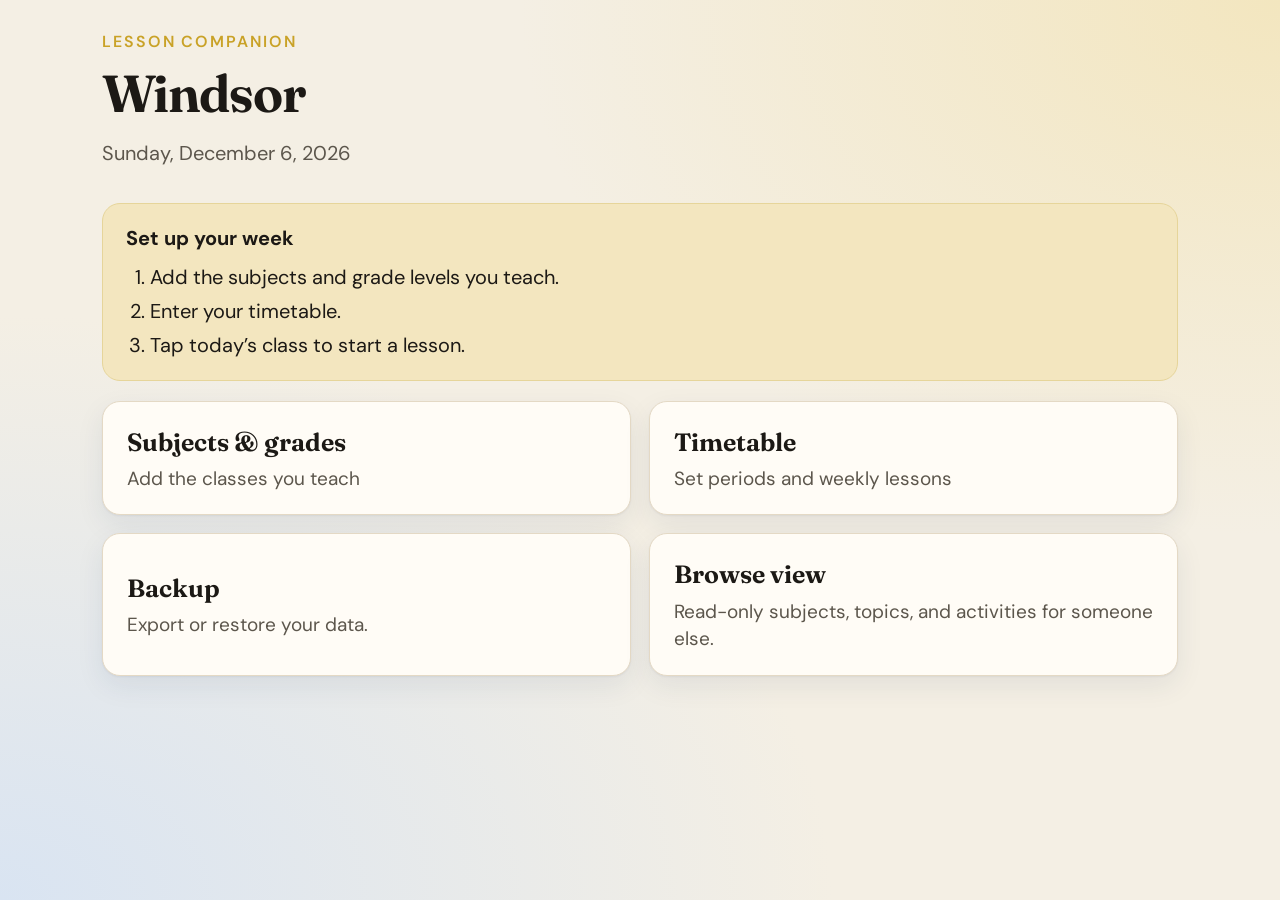
==== index.html @ ef2cdc5b "Add Windsor lesson companion with Netlify and Supabase sync. Store topics, activities, and files in " ====
<!DOCTYPE html>
<html lang="en">
  <head>
    <meta charset="UTF-8" />
    <meta name="viewport" content="width=device-width, initial-scale=1.0, viewport-fit=cover" />
    <meta name="apple-mobile-web-app-capable" content="yes" />
    <meta name="apple-mobile-web-app-title" content="Windsor" />
    <meta name="theme-color" content="#1b365d" />
    <title>Windsor — Lesson companion</title>
    <link rel="stylesheet" href="styles.css" />
    <link rel="preconnect" href="https://fonts.googleapis.com" />
    <link rel="preconnect" href="https://fonts.gstatic.com" crossorigin />
    <link
      href="https://fonts.googleapis.com/css2?family=DM+Sans:ital,opsz,wght@0,9..40,400;0,9..40,500;0,9..40,600;0,9..40,700;1,9..40,400&family=Fraunces:opsz,wght@9..144,500;9..144,650;9..144,700&display=swap"
      rel="stylesheet"
    />
  </head>
  <body>
    <div class="app" id="app">
      <section id="page-home" class="page">
        <header class="brand-header">
          <p class="brand-header__eyebrow">Lesson companion</p>
          <h1>Windsor</h1>
          <p class="brand-header__date" id="home-date"></p>
        </header>
        <div id="home-content"></div>
      </section>

      <section id="page-class" class="page hidden">
        <header class="page-header">
          <button type="button" class="btn btn--back" data-action="go-home">← Schedule</button>
          <h1 id="class-title">Class</h1>
        </header>
        <div id="class-content"></div>
      </section>

      <section id="page-classes" class="page hidden">
        <header class="page-header">
          <button type="button" class="btn btn--back" data-action="go-home">← Schedule</button>
          <h1>Classes</h1>
        </header>
        <div id="classes-content"></div>
      </section>

      <section id="page-timetable" class="page hidden">
        <header class="page-header">
          <button type="button" class="btn btn--back" data-action="go-home">← Schedule</button>
          <h1>Timetable</h1>
        </header>
        <div id="timetable-content"></div>
      </section>

      <section id="page-start" class="page hidden">
        <header class="page-header">
          <button type="button" class="btn btn--back" data-action="go-class">← Class</button>
          <h1>Start a lesson</h1>
        </header>
        <div id="start-content"></div>
      </section>

      <section id="page-lesson" class="page hidden">
        <header class="page-header">
          <button type="button" class="btn btn--back" data-action="go-class">← Class</button>
          <h1 id="lesson-title">Lesson</h1>
        </header>
        <div id="lesson-content"></div>
      </section>

      <section id="page-topics" class="page hidden">
        <header class="page-header">
          <button type="button" class="btn btn--back" data-action="go-class">← Class</button>
          <h1 id="topics-title">Units &amp; topics</h1>
        </header>
        <div id="topics-content"></div>
      </section>

      <section id="page-topic" class="page hidden">
        <header class="page-header">
          <button type="button" class="btn btn--back" id="topic-back" data-action="go-topic-back">← Topics</button>
          <h1 id="topic-title">Topic</h1>
        </header>
        <div id="topic-content"></div>
      </section>

      <section id="page-activity" class="page hidden">
        <header class="page-header page-header--crumbs">
          <nav class="crumbs" aria-label="Breadcrumb">
            <button type="button" class="crumbs__link" id="activity-back" data-action="go-activity-back">Topic</button>
            <span class="crumbs__sep" aria-hidden="true">›</span>
            <span class="crumbs__current" id="activity-crumb"></span>
          </nav>
          <h1 id="activity-title">Activity</h1>
        </header>
        <div id="activity-content"></div>
      </section>

      <section id="page-question" class="page hidden">
        <header class="page-header">
          <button type="button" class="btn btn--back" data-action="go-question-back">← Topic</button>
          <h1 id="question-title">Question</h1>
        </header>
        <div id="question-content"></div>
      </section>

      <section id="page-practice" class="page hidden">
        <header class="page-header">
          <button type="button" class="btn btn--back" data-action="go-practice-back">← Back</button>
          <h1 id="practice-title">Practice</h1>
        </header>
        <div id="practice-content"></div>
      </section>

      <section id="page-pdf" class="page hidden">
        <header class="page-header">
          <button type="button" class="btn btn--back" data-action="close-pdf">← Back</button>
          <h1 id="pdf-title">PDF</h1>
        </header>
        <iframe id="pdf-frame" class="pdf-frame" title="PDF viewer"></iframe>
      </section>

      <section id="page-students" class="page hidden">
        <header class="page-header">
          <button type="button" class="btn btn--back" data-action="go-class">← Class</button>
          <h1>Students</h1>
        </header>
        <div id="students-content"></div>
      </section>

      <section id="page-history" class="page hidden">
        <header class="page-header">
          <button type="button" class="btn btn--back" data-action="go-class">← Class</button>
          <h1>Past lessons</h1>
        </header>
        <div id="history-content"></div>
      </section>

      <section id="page-settings" class="page hidden">
        <header class="page-header">
          <button type="button" class="btn btn--back" data-action="go-home">← Schedule</button>
          <h1>Backup</h1>
        </header>
        <div id="settings-content"></div>
      </section>
    </div>

    <dialog id="confirm-dialog" class="modal">
      <form method="dialog" class="modal__form">
        <p id="confirm-message" class="modal__message"></p>
        <div class="modal__actions">
          <button type="submit" value="cancel" class="btn">Cancel</button>
          <button type="submit" value="ok" class="btn btn--danger" id="confirm-ok">Delete</button>
        </div>
      </form>
    </dialog>

    <dialog id="edit-dialog" class="modal">
      <form id="edit-form" class="modal__form">
        <h2 id="edit-title">Edit</h2>
        <div id="edit-fields" class="stack" style="margin: 0.85rem 0 1rem;"></div>
        <div class="modal__actions">
          <button type="button" class="btn" id="edit-cancel">Cancel</button>
          <button type="submit" class="btn btn--primary">Save</button>
        </div>
      </form>
    </dialog>

    <dialog id="related-dialog" class="modal modal--wide">
      <form id="related-form" class="modal__form">
        <h2>Related topics</h2>
        <p class="hint" style="margin: 0.35rem 0 0.85rem;">Choose topics from any unit.</p>
        <div id="related-fields" class="stack"></div>
        <div class="modal__actions" style="margin-top: 1rem;">
          <button type="button" class="btn" id="related-cancel">Cancel</button>
          <button type="submit" class="btn btn--primary">Save</button>
        </div>
      </form>
    </dialog>

    <script src="app.js"></script>
  </body>
</html>
---- styles.css ----
*,
*::before,
*::after {
  box-sizing: border-box;
}

:root {
  --navy: #1b365d;
  --navy-deep: #12243f;
  --gold: #c9a227;
  --gold-soft: #f3e6bf;
  --ink: #1c1915;
  --muted: #5c564c;
  --bg: #f4efe4;
  --paper: #fffcf6;
  --line: #e4d9c5;
  --ok: #2d6a4f;
  --ok-bg: #e7f3ec;
  --danger: #9b2c2c;
  --danger-bg: #fde8e8;
  --shadow: 0 1px 2px rgba(27, 54, 93, 0.06), 0 10px 28px rgba(27, 54, 93, 0.08);
  --radius: 18px;
  --font: "DM Sans", system-ui, -apple-system, sans-serif;
  --display: "Fraunces", Georgia, serif;
  --red: #b42318;
  --blue: #1d4e89;
  --green: #2d6a4f;
  --yellow: #b45309;
}

html {
  font-size: 20px;
}

body {
  margin: 0;
  min-height: 100vh;
  font-family: var(--font);
  color: var(--ink);
  background:
    radial-gradient(ellipse at top right, #f3e6bf 0%, transparent 42%),
    radial-gradient(ellipse at bottom left, #d9e4f2 0%, transparent 46%),
    var(--bg);
  line-height: 1.45;
  -webkit-text-size-adjust: 100%;
}

.app {
  max-width: 1120px;
  margin: 0 auto;
  padding: max(1.5rem, env(safe-area-inset-top)) max(1.1rem, env(safe-area-inset-right))
    max(2.5rem, env(safe-area-inset-bottom)) max(1.1rem, env(safe-area-inset-left));
}

.hidden {
  display: none !important;
}

h1,
h2,
h3 {
  font-family: var(--display);
  font-weight: 650;
  letter-spacing: -0.02em;
}

h1 {
  margin: 0;
  font-size: 2rem;
}

h2 {
  margin: 0 0 0.75rem;
  font-size: 1.2rem;
}

p {
  margin: 0;
}

.brand-header {
  margin-bottom: 1.75rem;
}

.brand-header__eyebrow {
  margin: 0;
  color: var(--gold);
  font-weight: 600;
  font-size: 0.8rem;
  letter-spacing: 0.12em;
  text-transform: uppercase;
}

.brand-header h1 {
  margin: 0.15rem 0 0.35rem;
  font-size: 2.6rem;
}

.brand-header__date {
  color: var(--muted);
}

.page-header {
  display: flex;
  flex-wrap: wrap;
  align-items: center;
  gap: 0.75rem 1rem;
  margin-bottom: 1.5rem;
}

.page-header h1 {
  flex: 1;
  min-width: 8rem;
}

.page-header--crumbs {
  flex-direction: column;
  align-items: flex-start;
  gap: 0.15rem;
}

.page-header--crumbs h1 {
  flex: none;
  width: 100%;
  min-width: 0;
  text-align: left;
}

.crumbs {
  display: flex;
  flex-wrap: wrap;
  align-items: baseline;
  gap: 0.35rem 0.5rem;
  width: 100%;
}

.crumbs__link {
  appearance: none;
  border: 0;
  background: transparent;
  padding: 0.15rem 0;
  margin: 0;
  min-height: 2.2rem;
  font: inherit;
  font-weight: 600;
  color: var(--muted);
  cursor: pointer;
}

.crumbs__link:hover {
  color: var(--navy);
  text-decoration: underline;
}

.crumbs__sep {
  color: #c4b79a;
  font-size: 1.15rem;
  line-height: 1;
}

.crumbs__current {
  color: var(--muted);
  font-weight: 600;
}

.btn {
  appearance: none;
  border: 1px solid var(--line);
  background: var(--paper);
  color: var(--ink);
  font: inherit;
  font-weight: 600;
  border-radius: 12px;
  padding: 0.55rem 0.9rem;
  min-height: 2.6rem;
  cursor: pointer;
}

.btn:hover {
  border-color: #d1c4a8;
}

.btn:disabled {
  opacity: 0.45;
  cursor: not-allowed;
}

.btn--primary {
  background: var(--navy);
  border-color: var(--navy);
  color: #fff;
}

.btn--primary:hover {
  background: var(--navy-deep);
}

.btn--gold {
  background: var(--gold);
  border-color: var(--gold);
  color: var(--navy-deep);
}

.btn--back {
  font-weight: 500;
}

.btn--small {
  min-height: 2.2rem;
  padding: 0.35rem 0.7rem;
  font-size: 0.85rem;
}

.btn--danger {
  background: var(--danger);
  border-color: var(--danger);
  color: #fff;
}

.btn--ghost {
  background: transparent;
}

.home-grid {
  display: grid;
  gap: 0.9rem;
}

.nav-card {
  display: block;
  width: 100%;
  text-align: left;
  border: 1px solid var(--line);
  background: var(--paper);
  box-shadow: var(--shadow);
  border-radius: var(--radius);
  padding: 1.1rem 1.2rem;
  cursor: pointer;
  font: inherit;
  color: inherit;
  text-decoration: none;
}

.nav-card:hover {
  border-color: #d4c6a6;
}

.nav-card--primary {
  background: var(--navy);
  border-color: var(--navy);
  color: #fff;
}

.nav-card--primary .nav-card__desc {
  color: #d5deea;
}

.nav-card__label {
  display: block;
  font-family: var(--display);
  font-size: 1.25rem;
  font-weight: 650;
}

.nav-card__desc {
  display: block;
  margin-top: 0.25rem;
  color: var(--muted);
  font-size: 0.95rem;
}

.setup-card {
  background: var(--gold-soft);
  border: 1px solid #e6d59a;
  border-radius: var(--radius);
  padding: 1rem 1.15rem;
  margin-bottom: 1rem;
}

.setup-card ol {
  margin: 0.5rem 0 0;
  padding-left: 1.2rem;
}

.setup-card li + li {
  margin-top: 0.25rem;
}

.card {
  background: var(--paper);
  border: 1px solid var(--line);
  border-radius: var(--radius);
  box-shadow: var(--shadow);
  padding: 1.1rem 1.15rem;
  margin-bottom: 1rem;
}

.stack {
  display: grid;
  gap: 0.65rem;
}

.row {
  display: flex;
  flex-wrap: wrap;
  gap: 0.5rem;
  align-items: center;
}

.field {
  display: grid;
  gap: 0.3rem;
  flex: 1;
  min-width: 12rem;
}

.field label,
.field-label {
  font-size: 0.82rem;
  font-weight: 600;
  color: var(--muted);
}

input[type="text"],
input[type="url"],
input[type="time"],
select,
textarea {
  width: 100%;
  font: inherit;
  color: var(--ink);
  background: #fff;
  border: 1px solid var(--line);
  border-radius: 12px;
  padding: 0.65rem 0.8rem;
}

textarea {
  min-height: 6rem;
  resize: vertical;
}

.list {
  display: grid;
  gap: 0.5rem;
}

.list--activities {
  gap: 0.7rem;
}

.list-item {
  display: flex;
  gap: 0.6rem;
  align-items: flex-start;
  justify-content: space-between;
  background: #fff;
  border: 1px solid var(--line);
  border-radius: 14px;
  padding: 0.8rem 0.9rem;
}

.list-item__main {
  flex: 1;
  min-width: 0;
  text-align: left;
}

.list-item__title {
  font-weight: 650;
}

.list-item__title--large {
  display: block;
  flex: 1;
  min-width: 0;
  font-family: var(--display);
  font-size: 1.35rem;
  font-weight: 650;
  letter-spacing: -0.02em;
  line-height: 1.2;
}

.list-item--activity {
  align-items: center;
}

.activity-card {
  display: flex;
  align-items: stretch;
  gap: 0.25rem;
}

.activity-card__main {
  flex: 1;
  display: flex;
  align-items: center;
  gap: 0.95rem;
  min-width: 0;
  text-align: left;
  border: 1px solid var(--line);
  background: #fff;
  box-shadow: var(--shadow);
  border-radius: var(--radius);
  padding: 0.95rem 1.05rem;
  cursor: pointer;
  font: inherit;
  color: inherit;
  min-height: 0;
}

.activity-card__main:hover {
  border-color: #d4c6a6;
}

.activity-card__main:hover .activity-card__view {
  color: var(--navy-deep);
}

.activity-card__copy {
  flex: 1;
  min-width: 0;
  display: grid;
  gap: 0.2rem;
}

.activity-card__view {
  display: inline-flex;
  align-items: center;
  gap: 0.1rem;
  flex-shrink: 0;
  color: var(--navy);
  font-weight: 700;
  font-size: 0.95rem;
  letter-spacing: 0.01em;
  padding-left: 0.35rem;
}

.activity-card__chevron {
  font-family: var(--display);
  font-size: 1.55rem;
  font-weight: 500;
  line-height: 1;
  color: var(--gold);
  transform: translateY(-0.05em);
}

.activity-card__delete {
  appearance: none;
  border: 0;
  background: transparent;
  color: var(--muted);
  font: inherit;
  font-size: 0.82rem;
  font-weight: 600;
  padding: 0.45rem 0.55rem;
  align-self: center;
  cursor: pointer;
  min-height: 2.4rem;
}

.activity-card__delete:hover {
  color: var(--danger);
}

.list-item__main--activity {
  display: flex;
  gap: 0.85rem;
  align-items: center;
}

.list-item__copy {
  display: grid;
  gap: 0.15rem;
  min-width: 0;
}

.tag-row {
  display: flex;
  flex-wrap: wrap;
  gap: 0.35rem;
}

.tag-picker {
  border: 0;
  margin: 0;
  padding: 0;
  min-width: 0;
}

.tag-picker legend {
  padding: 0;
  margin-bottom: 0.4rem;
}

.tag {
  display: inline-flex;
  align-items: center;
  gap: 0.32rem;
  border: 1px solid #ead9a8;
  background: var(--gold-soft);
  color: var(--navy-deep);
  font-size: 0.78rem;
  font-weight: 700;
  border-radius: 999px;
  padding: 0.18rem 0.6rem 0.18rem 0.45rem;
  line-height: 1.2;
}

.tag-icon {
  display: inline-flex;
  flex-shrink: 0;
  width: 1em;
  height: 1em;
}

.tag-icon__svg {
  width: 100%;
  height: 100%;
  display: block;
}

.tag-icons {
  display: inline-flex;
  align-items: center;
  gap: 0.28rem;
  flex-shrink: 0;
  color: var(--navy);
  padding-top: 0.2rem;
}

.tag-icons .tag-icon {
  width: 1.35rem;
  height: 1.35rem;
}

.list-item__heading,
.activity__heading {
  display: flex;
  align-items: flex-start;
  justify-content: space-between;
  gap: 0.55rem;
}

.tag-check {
  position: relative;
  display: inline-flex;
  cursor: pointer;
}

.tag-check input {
  position: absolute;
  inset: 0;
  margin: 0;
  opacity: 0;
  cursor: pointer;
}

.tag-check .tag {
  min-height: 2.4rem;
  padding: 0.35rem 0.8rem;
  background: #fff;
  border-color: var(--line);
  color: var(--muted);
}

.tag-check input:checked + .tag {
  background: var(--gold-soft);
  border-color: var(--gold);
  color: var(--navy-deep);
}

.tag-check input:focus-visible + .tag {
  outline: 2px solid var(--navy);
  outline-offset: 2px;
}

.activity-thumb {
  width: 5rem;
  height: 5rem;
  object-fit: cover;
  border-radius: 14px;
  background: var(--line);
  flex-shrink: 0;
}

.list-item__meta {
  color: var(--muted);
  font-size: 0.88rem;
  margin-top: 0.15rem;
}

.activity-card__copy .list-item__meta {
  display: -webkit-box;
  -webkit-line-clamp: 2;
  -webkit-box-orient: vertical;
  overflow: hidden;
}

.list-item__actions {
  display: flex;
  flex-wrap: wrap;
  gap: 0.35rem;
  justify-content: flex-end;
}

.topic-pick {
  display: grid;
  gap: 0.6rem;
}

.topic-pick__btn {
  text-align: left;
  width: 100%;
}

.topic-pick__btn.is-selected {
  border-color: var(--navy);
  box-shadow: inset 0 0 0 2px var(--navy);
}

.grouping-choices {
  display: grid;
  gap: 0.7rem;
}

@media (min-width: 700px) {
  .grouping-choices,
  .home-grid {
    grid-template-columns: 1fr 1fr;
  }

  .home-grid .nav-card--wide {
    grid-column: 1 / -1;
  }
}

.lesson-layout {
  display: grid;
  gap: 1.1rem;
}

@media (min-width: 900px) {
  .lesson-layout {
    grid-template-columns: 1.05fr 0.95fr;
    align-items: start;
  }
}

.activity {
  display: flex;
  gap: 0.75rem;
  align-items: flex-start;
  width: 100%;
  text-align: left;
  background: #fff;
  border: 1px solid var(--line);
  border-radius: 14px;
  padding: 0.55rem 0.55rem 0.55rem 0.7rem;
}

.activity.is-done {
  background: var(--ok-bg);
  border-color: #c8e2d3;
}

.activity__check {
  flex: 0 0 1.35rem;
  width: 1.35rem;
  height: 1.35rem;
  margin-top: 0.35rem;
  border: 2px solid var(--navy);
  border-radius: 6px;
  display: grid;
  place-items: center;
  color: transparent;
  background: #fff;
  padding: 0;
  min-height: 1.35rem;
}

.activity.is-done .activity__check {
  background: var(--ok);
  border-color: var(--ok);
  color: #fff;
}

.activity__body {
  flex: 1;
  min-width: 0;
  text-align: left;
  border: 0;
  background: transparent;
  font: inherit;
  color: inherit;
  padding: 0.3rem 0.4rem 0.3rem 0;
  min-height: 0;
  cursor: pointer;
}

.activity__heading .activity__title {
  flex: 1;
  min-width: 0;
}

.activity__title {
  font-weight: 650;
}

.activity__notes,
.activity__used {
  display: block;
  color: var(--muted);
  font-size: 0.88rem;
  margin-top: 0.2rem;
}

.progress {
  color: var(--muted);
  margin-bottom: 0.8rem;
}

.groups {
  display: grid;
  gap: 0.7rem;
}

@media (min-width: 640px) {
  .groups {
    grid-template-columns: 1fr 1fr;
  }
}

.group {
  border: 1px solid var(--line);
  border-radius: 16px;
  background: #fff;
  overflow: hidden;
}

.group__head {
  padding: 0.55rem 0.8rem;
  font-weight: 700;
  color: #fff;
}

.group--red .group__head {
  background: var(--red);
}

.group--blue .group__head {
  background: var(--blue);
}

.group--green .group__head {
  background: var(--green);
}

.group--yellow .group__head {
  background: var(--yellow);
}

.group__list {
  margin: 0;
  padding: 0.65rem 0.85rem 0.8rem;
  list-style: none;
}

.group__list li + li {
  margin-top: 0.3rem;
}

.empty {
  color: var(--muted);
  padding: 0.4rem 0;
}

.hint {
  color: var(--muted);
  font-size: 0.9rem;
}

.modal {
  border: 0;
  border-radius: 18px;
  padding: 0;
  box-shadow: var(--shadow);
  width: min(26rem, 92vw);
}

.modal::backdrop {
  background: rgba(18, 36, 63, 0.45);
}

.modal__form {
  padding: 1.2rem;
}

.modal__message {
  margin-bottom: 1rem;
  font-size: 1.05rem;
}

.modal__actions {
  display: flex;
  justify-content: flex-end;
  gap: 0.5rem;
}

.history-item {
  width: 100%;
}

.badge {
  display: inline-block;
  background: var(--gold-soft);
  color: var(--navy-deep);
  font-size: 0.78rem;
  font-weight: 700;
  letter-spacing: 0.04em;
  text-transform: uppercase;
  border-radius: 999px;
  padding: 0.2rem 0.65rem;
  margin-bottom: 0.45rem;
}

.overview {
  white-space: pre-wrap;
  margin: 0.35rem 0 0.85rem;
}

.category-block + .category-block {
  margin-top: 1.25rem;
}

.category-block h2 {
  display: flex;
  flex-wrap: wrap;
  align-items: center;
  gap: 0.4rem;
}

.chip-row {
  display: flex;
  flex-wrap: wrap;
  gap: 0.45rem;
}

.chip {
  appearance: none;
  border: 1px solid var(--line);
  background: #fff;
  color: inherit;
  font: inherit;
  font-weight: 600;
  border-radius: 999px;
  padding: 0.45rem 0.8rem;
  cursor: pointer;
}

.chip__meta {
  color: var(--muted);
  font-weight: 500;
}

.video-row {
  display: flex;
  gap: 0.75rem;
  align-items: center;
  text-decoration: none;
  color: inherit;
}

.video-row img {
  width: 7.5rem;
  height: 4.2rem;
  object-fit: cover;
  border-radius: 10px;
  background: var(--line);
  flex-shrink: 0;
}

.pdf-frame {
  width: 100%;
  min-height: 75vh;
  border: 1px solid var(--line);
  border-radius: var(--radius);
  background: #fff;
}

.check-row {
  display: flex;
  gap: 0.65rem;
  align-items: flex-start;
  background: #fff;
  border: 1px solid var(--line);
  border-radius: 14px;
  padding: 0.7rem 0.85rem;
}

.check-row input {
  margin-top: 0.3rem;
}

.modal--wide {
  width: min(34rem, 94vw);
}

.file-name {
  font-weight: 650;
}

.schedule {
  display: grid;
  gap: 0.7rem;
}

.schedule-slot {
  display: grid;
  grid-template-columns: 7.2rem 1fr;
  gap: 0.85rem;
  align-items: center;
  text-align: left;
}

.schedule-slot__when {
  color: var(--muted);
  font-size: 0.88rem;
  font-weight: 650;
}

.schedule-slot.is-now {
  background: var(--navy);
  border-color: var(--navy);
  color: #fff;
}

.schedule-slot.is-now .schedule-slot__when,
.schedule-slot.is-now .nav-card__desc {
  color: #d5deea;
}

.schedule-slot.is-free {
  cursor: default;
  opacity: 0.72;
  box-shadow: none;
}

.day-tabs {
  display: flex;
  flex-wrap: wrap;
  gap: 0.4rem;
  margin-bottom: 0.9rem;
}

.day-tab.is-selected {
  background: var(--navy);
  border-color: var(--navy);
  color: #fff;
}

.timetable-row {
  display: grid;
  grid-template-columns: minmax(7rem, 11rem) 1fr;
  gap: 0.65rem;
  align-items: center;
  margin-bottom: 0.55rem;
}

.timetable-row__period {
  font-weight: 650;
}

.timetable-row__meta {
  display: block;
  color: var(--muted);
  font-size: 0.82rem;
  font-weight: 500;
}

.image-grid {
  display: grid;
  grid-template-columns: repeat(auto-fill, minmax(8.5rem, 1fr));
  gap: 0.6rem;
}

.image-grid figure {
  margin: 0;
  background: #fff;
  border: 1px solid var(--line);
  border-radius: 12px;
  overflow: hidden;
}

.image-grid img {
  display: block;
  width: 100%;
  height: 7rem;
  object-fit: cover;
  background: var(--line);
}

.image-grid figcaption {
  padding: 0.4rem;
}

.prose {
  white-space: pre-wrap;
}

.prose a,
.overview a,
.materials-list a,
.file-name a {
  color: var(--navy);
  font-weight: 600;
  text-decoration: underline;
  text-underline-offset: 0.15em;
}

.prose--justify {
  text-align: justify;
  hyphens: auto;
}

.activity-view {
  gap: 1.35rem;
}

.activity-view .card {
  margin-bottom: 0;
}

.materials-list {
  margin: 0.2rem 0 0;
  padding-left: 1.2rem;
}

.materials-list li + li {
  margin-top: 0.25rem;
}

.video-embed {
  position: relative;
  padding-bottom: 56.25%;
  height: 0;
  overflow: hidden;
  border-radius: 14px;
  background: #111;
}

.video-embed iframe {
  position: absolute;
  inset: 0;
  width: 100%;
  height: 100%;
  border: 0;
}

.video-embed + .file-name {
  margin-top: 0.55rem;
}

.image-grid--view {
  grid-template-columns: repeat(auto-fill, minmax(10rem, 1fr));
}

body[data-mode="browse"] .brand-header__eyebrow {
  letter-spacing: 0.16em;
}

.option-edit-list {
  display: grid;
  gap: 0.5rem;
}

.option-edit {
  display: flex;
  gap: 0.55rem;
  align-items: center;
}

.option-edit input[type="text"] {
  flex: 1;
  min-width: 0;
}

.option-edit__tick {
  display: flex;
  align-items: center;
  padding: 0.2rem;
}

.option-edit__tick input {
  width: 1.15rem;
  height: 1.15rem;
}

.option-letter {
  display: inline-flex;
  align-items: center;
  justify-content: center;
  width: 2rem;
  height: 2rem;
  flex-shrink: 0;
  border-radius: 999px;
  background: var(--navy);
  color: #fff;
  font-weight: 700;
  font-size: 0.92rem;
}

.practice-card {
  padding: 1.25rem 1.2rem 1.4rem;
}

.practice-stem {
  font-size: 1.28rem;
  font-weight: 650;
  white-space: pre-wrap;
  line-height: 1.4;
}

.practice-options {
  display: grid;
  gap: 0.65rem;
}

.practice-option {
  display: flex;
  gap: 0.75rem;
  align-items: flex-start;
  width: 100%;
  text-align: left;
  border: 1px solid var(--line);
  background: #fff;
  border-radius: 16px;
  padding: 0.85rem 1rem;
  font: inherit;
  color: inherit;
  cursor: pointer;
  min-height: 3.4rem;
}

.practice-option.is-selected {
  border-color: var(--navy);
  box-shadow: 0 0 0 3px rgba(27, 54, 93, 0.15);
}

.practice-option.is-correct {
  border-color: var(--ok);
  background: var(--ok-bg);
}

.practice-option.is-wrong {
  border-color: var(--danger);
  background: var(--danger-bg);
}

.practice-option__text {
  padding-top: 0.15rem;
}

.practice-answer {
  font-weight: 650;
  color: var(--ok);
}

.practice-nav {
  justify-content: space-between;
}
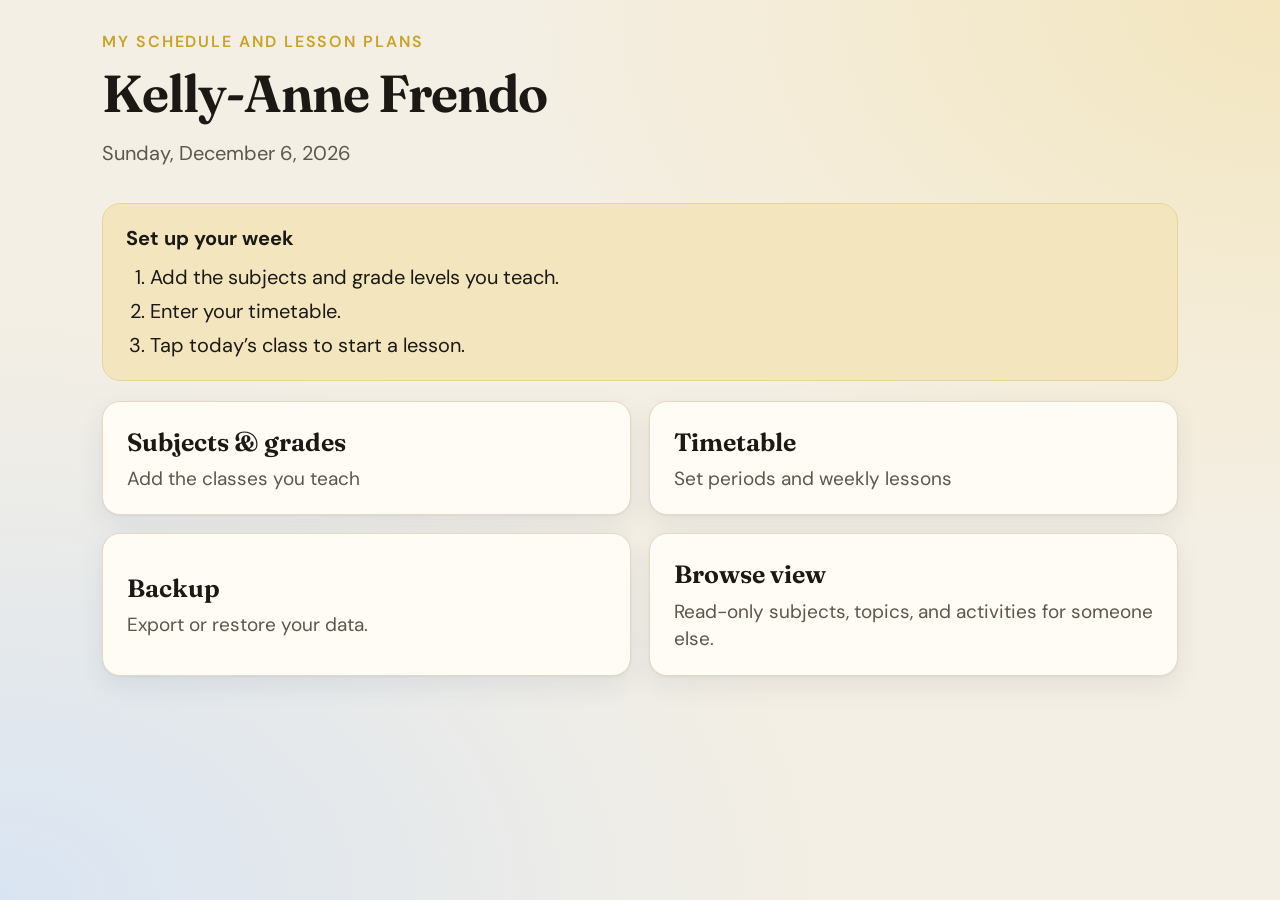
==== commit bf676836: "Let topics be reordered in a unit, and put Kelly-Anne Frendo on the home page. Co-authored-by: Curso" ====
--- a/index.html
+++ b/index.html
@@ -19,8 +19,8 @@
     <div class="app" id="app">
       <section id="page-home" class="page">
         <header class="brand-header">
-          <p class="brand-header__eyebrow">Lesson companion</p>
-          <h1>Windsor</h1>
+          <p class="brand-header__eyebrow">My schedule and lesson plans</p>
+          <h1>Kelly-Anne Frendo</h1>
           <p class="brand-header__date" id="home-date"></p>
         </header>
         <div id="home-content"></div>
@@ -75,8 +75,12 @@
       </section>
 
       <section id="page-topic" class="page hidden">
-        <header class="page-header">
-          <button type="button" class="btn btn--back" id="topic-back" data-action="go-topic-back">← Topics</button>
+        <header class="page-header page-header--crumbs">
+          <nav class="crumbs" aria-label="Breadcrumb">
+            <button type="button" class="crumbs__link" id="topic-back" data-action="go-topic-back">Topics</button>
+            <span class="crumbs__sep" aria-hidden="true">›</span>
+            <span class="crumbs__current" id="topic-crumb"></span>
+          </nav>
           <h1 id="topic-title">Topic</h1>
         </header>
         <div id="topic-content"></div>
@@ -166,7 +170,7 @@
 
     <dialog id="related-dialog" class="modal modal--wide">
       <form id="related-form" class="modal__form">
-        <h2>Related topics</h2>
+        <h2>Related Topics</h2>
         <p class="hint" style="margin: 0.35rem 0 0.85rem;">Choose topics from any unit.</p>
         <div id="related-fields" class="stack"></div>
         <div class="modal__actions" style="margin-top: 1rem;">
--- a/styles.css
+++ b/styles.css
@@ -93,7 +93,7 @@
 
 .brand-header h1 {
   margin: 0.15rem 0 0.35rem;
-  font-size: 2.6rem;
+  font-size: clamp(1.85rem, 5.5vw, 2.6rem);
 }
 
 .brand-header__date {
@@ -370,6 +370,13 @@
   font-weight: 650;
 }
 
+.sample-question__stem {
+  font-size: 1.02rem;
+  font-weight: 550;
+  line-height: 1.4;
+  white-space: pre-wrap;
+}
+
 .list-item__title--large {
   display: block;
   flex: 1;
@@ -427,40 +434,99 @@
 .activity-card__view {
   display: inline-flex;
   align-items: center;
-  gap: 0.1rem;
+  justify-content: center;
   flex-shrink: 0;
   color: var(--navy);
-  font-weight: 700;
-  font-size: 0.95rem;
-  letter-spacing: 0.01em;
   padding-left: 0.35rem;
 }
 
-.activity-card__chevron {
-  font-family: var(--display);
-  font-size: 1.55rem;
-  font-weight: 500;
-  line-height: 1;
-  color: var(--gold);
-  transform: translateY(-0.05em);
+.activity-card__view .icon-svg {
+  width: 1.35rem;
+  height: 1.35rem;
+  display: block;
 }
 
 .activity-card__delete {
   appearance: none;
+  display: inline-flex;
+  align-items: center;
+  justify-content: center;
   border: 0;
   background: transparent;
   color: var(--muted);
-  font: inherit;
-  font-size: 0.82rem;
-  font-weight: 600;
-  padding: 0.45rem 0.55rem;
+  width: 2.5rem;
+  min-width: 2.5rem;
+  min-height: 2.5rem;
+  padding: 0.35rem;
+  border-radius: 12px;
   align-self: center;
   cursor: pointer;
-  min-height: 2.4rem;
+}
+
+.activity-card__delete .icon-svg,
+.icon-btn .icon-svg {
+  width: 1.25rem;
+  height: 1.25rem;
+  display: block;
 }
 
 .activity-card__delete:hover {
   color: var(--danger);
+  background: var(--danger-bg);
+}
+
+.icon-btn {
+  appearance: none;
+  display: inline-flex;
+  align-items: center;
+  justify-content: center;
+  border: 1px solid var(--line);
+  background: #fff;
+  color: var(--navy);
+  width: 2.5rem;
+  min-width: 2.5rem;
+  min-height: 2.5rem;
+  padding: 0.35rem;
+  border-radius: 12px;
+  cursor: pointer;
+}
+
+.icon-btn:hover:not(:disabled) {
+  border-color: #d4c6a6;
+  background: var(--gold-soft);
+}
+
+.icon-btn:disabled {
+  opacity: 0.35;
+  cursor: default;
+  background: #fff;
+  border-color: var(--line);
+}
+
+.icon-btn--danger {
+  color: var(--muted);
+}
+
+.icon-btn--danger:hover {
+  color: var(--danger);
+  background: var(--danger-bg);
+  border-color: transparent;
+}
+
+.icon-btn--primary {
+  background: var(--navy);
+  border-color: var(--navy);
+  color: #fff;
+}
+
+.icon-btn--primary:hover {
+  background: var(--navy-deep);
+  border-color: var(--navy-deep);
+  color: #fff;
+}
+
+label.icon-btn {
+  margin: 0;
 }
 
 .list-item__main--activity {
@@ -624,14 +690,25 @@
   gap: 0.7rem;
 }
 
+.grouping-choices__sizes {
+  display: grid;
+  gap: 0.7rem;
+}
+
 @media (min-width: 700px) {
   .grouping-choices,
   .home-grid {
     grid-template-columns: 1fr 1fr;
   }
 
-  .home-grid .nav-card--wide {
+  .home-grid .nav-card--wide,
+  .grouping-choices .nav-card--wide,
+  .grouping-choices__sizes {
     grid-column: 1 / -1;
+  }
+
+  .grouping-choices__sizes {
+    grid-template-columns: 1fr 1fr 1fr;
   }
 }
 
@@ -838,6 +915,100 @@
   flex-wrap: wrap;
   align-items: center;
   gap: 0.4rem;
+}
+
+.category-block__fold {
+  min-width: 0;
+}
+
+.category-block__summary {
+  display: flex;
+  align-items: center;
+  gap: 0.65rem;
+  min-height: 2.6rem;
+  cursor: pointer;
+  list-style: none;
+  font-family: var(--display);
+  font-size: 1.2rem;
+  font-weight: 650;
+  letter-spacing: -0.02em;
+  user-select: none;
+}
+
+.category-block__summary::-webkit-details-marker {
+  display: none;
+}
+
+.category-block__summary::marker {
+  content: "";
+}
+
+.category-block__chevron {
+  width: 0.5rem;
+  height: 0.5rem;
+  flex-shrink: 0;
+  border-right: 2px solid var(--navy);
+  border-bottom: 2px solid var(--navy);
+  transform: rotate(-45deg);
+  transition: transform 0.15s ease;
+}
+
+.category-block__fold[open] > .category-block__summary .category-block__chevron {
+  transform: rotate(45deg);
+}
+
+.category-block__label {
+  display: flex;
+  flex-wrap: wrap;
+  align-items: baseline;
+  gap: 0.35rem 0.7rem;
+  min-width: 0;
+}
+
+.category-block__name {
+  min-width: 0;
+}
+
+.category-block__meta {
+  font-family: var(--font);
+  font-size: 0.85rem;
+  font-weight: 500;
+  letter-spacing: 0;
+  color: var(--muted);
+}
+
+.category-block__actions {
+  display: flex;
+  flex-wrap: wrap;
+  gap: 0.35rem;
+  margin: 0.15rem 0 0.7rem 1.15rem;
+}
+
+.category-block__fold .list,
+.category-block__fold .empty,
+.category-block__fold .topic-pick {
+  margin-left: 1.15rem;
+}
+
+.section-fold > .category-block__summary {
+  min-height: 2.2rem;
+  margin: -0.15rem 0 0;
+}
+
+.section-fold__actions {
+  display: flex;
+  flex-wrap: wrap;
+  gap: 0.35rem;
+  margin: 0.2rem 0 0.75rem;
+}
+
+.section-fold__actions--end {
+  margin: 0.85rem 0 0;
+}
+
+.section-fold .list,
+.section-fold .empty {
+  margin-left: 0;
 }
 
 .chip-row {
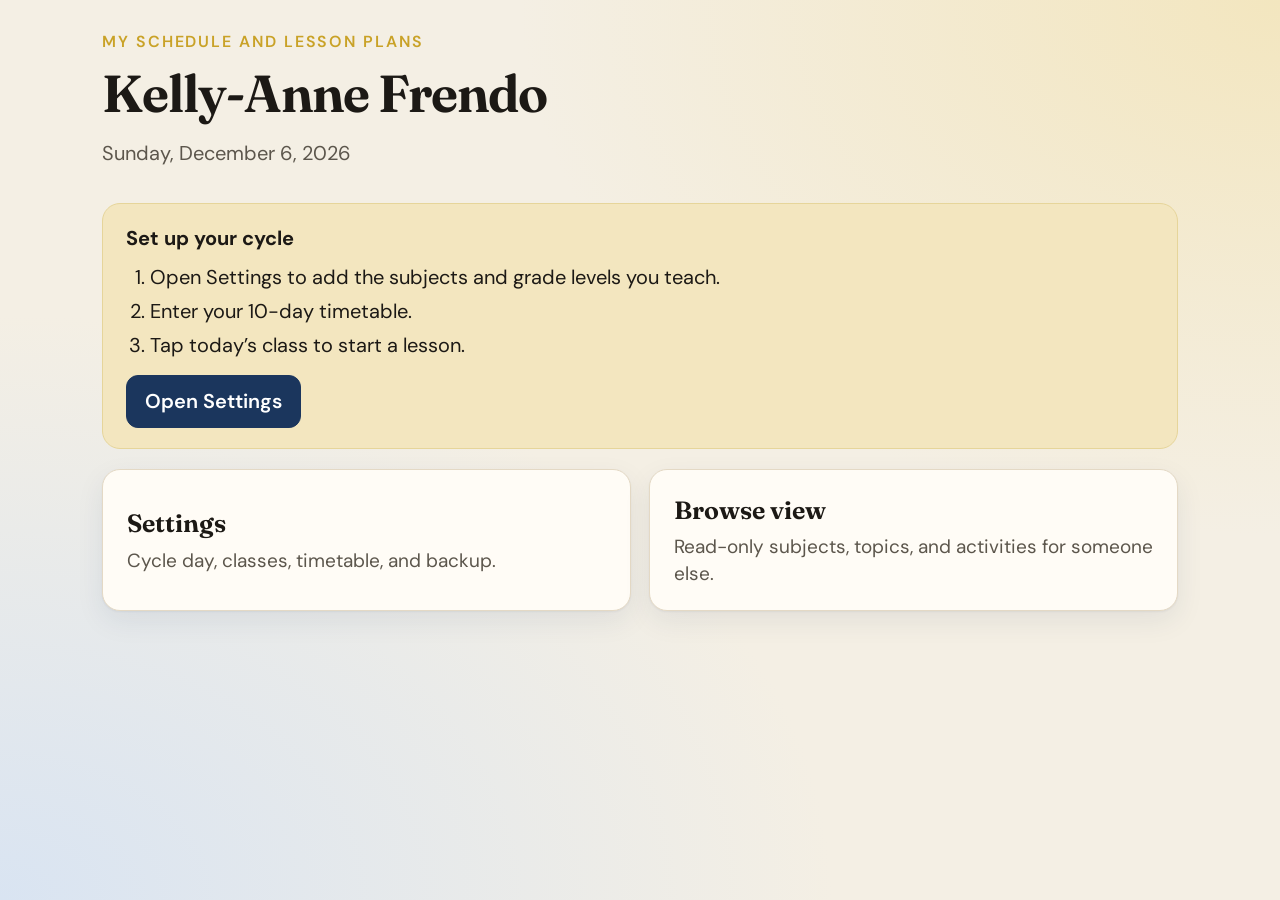
==== commit cea9ee6c: "Move setup tools to Settings and simplify today’s schedule. Home now shows only booked periods, with" ====
--- a/index.html
+++ b/index.html
@@ -36,7 +36,7 @@
 
       <section id="page-classes" class="page hidden">
         <header class="page-header">
-          <button type="button" class="btn btn--back" data-action="go-home">← Schedule</button>
+          <button type="button" class="btn btn--back" data-action="go-settings">← Settings</button>
           <h1>Classes</h1>
         </header>
         <div id="classes-content"></div>
@@ -44,7 +44,7 @@
 
       <section id="page-timetable" class="page hidden">
         <header class="page-header">
-          <button type="button" class="btn btn--back" data-action="go-home">← Schedule</button>
+          <button type="button" class="btn btn--back" data-action="go-settings">← Settings</button>
           <h1>Timetable</h1>
         </header>
         <div id="timetable-content"></div>
@@ -141,7 +141,7 @@
       <section id="page-settings" class="page hidden">
         <header class="page-header">
           <button type="button" class="btn btn--back" data-action="go-home">← Schedule</button>
-          <h1>Backup</h1>
+          <h1>Settings</h1>
         </header>
         <div id="settings-content"></div>
       </section>
--- a/styles.css
+++ b/styles.css
@@ -224,6 +224,7 @@
 .home-grid {
   display: grid;
   gap: 0.9rem;
+  margin-bottom: 1rem;
 }
 
 .nav-card {
@@ -1081,6 +1082,18 @@
   font-weight: 650;
 }
 
+.schedule-heading {
+  margin-bottom: 0.2rem;
+}
+
+.schedule-day {
+  margin: 0 0 0.85rem;
+  color: var(--navy);
+  font-family: var(--display);
+  font-size: 1.05rem;
+  font-weight: 650;
+}
+
 .schedule {
   display: grid;
   gap: 0.7rem;
@@ -1117,17 +1130,60 @@
   box-shadow: none;
 }
 
+.cycle-today {
+  margin-bottom: 0.85rem;
+}
+
+.cycle-today select {
+  max-width: 16rem;
+}
+
+.cycle-week {
+  margin-bottom: 0.7rem;
+}
+
+.cycle-week:last-of-type {
+  margin-bottom: 0.9rem;
+}
+
+.cycle-week__label {
+  margin: 0 0 0.35rem;
+  font-size: 0.78rem;
+  font-weight: 700;
+  letter-spacing: 0.06em;
+  text-transform: uppercase;
+}
+
+.cycle-week--blue .cycle-week__label {
+  color: var(--blue);
+}
+
+.cycle-week--gold .cycle-week__label {
+  color: #9a7b12;
+}
+
 .day-tabs {
   display: flex;
   flex-wrap: wrap;
   gap: 0.4rem;
-  margin-bottom: 0.9rem;
+}
+
+.day-tab {
+  min-width: 2.4rem;
 }
 
 .day-tab.is-selected {
-  background: var(--navy);
-  border-color: var(--navy);
   color: #fff;
+}
+
+.day-tab--blue.is-selected {
+  background: var(--blue);
+  border-color: var(--blue);
+}
+
+.day-tab--gold.is-selected {
+  background: #b8921f;
+  border-color: #b8921f;
 }
 
 .timetable-row {
